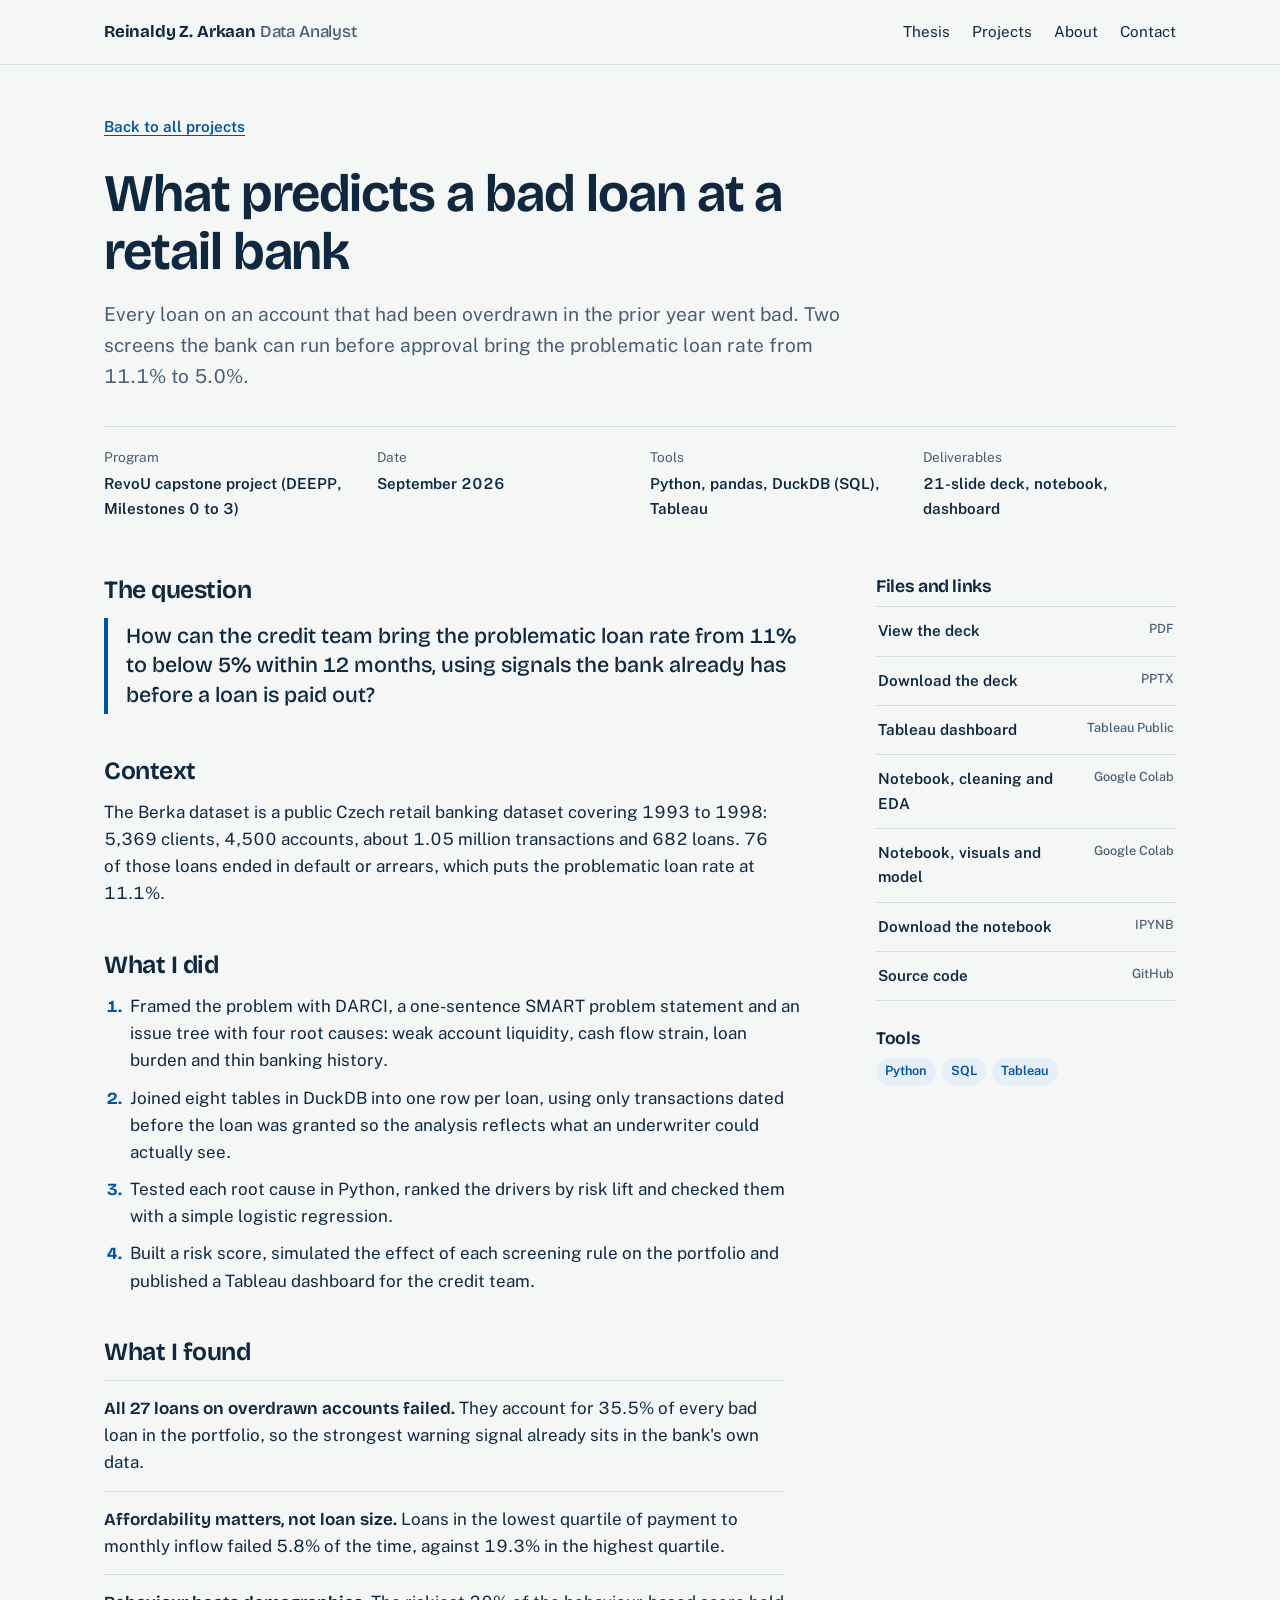
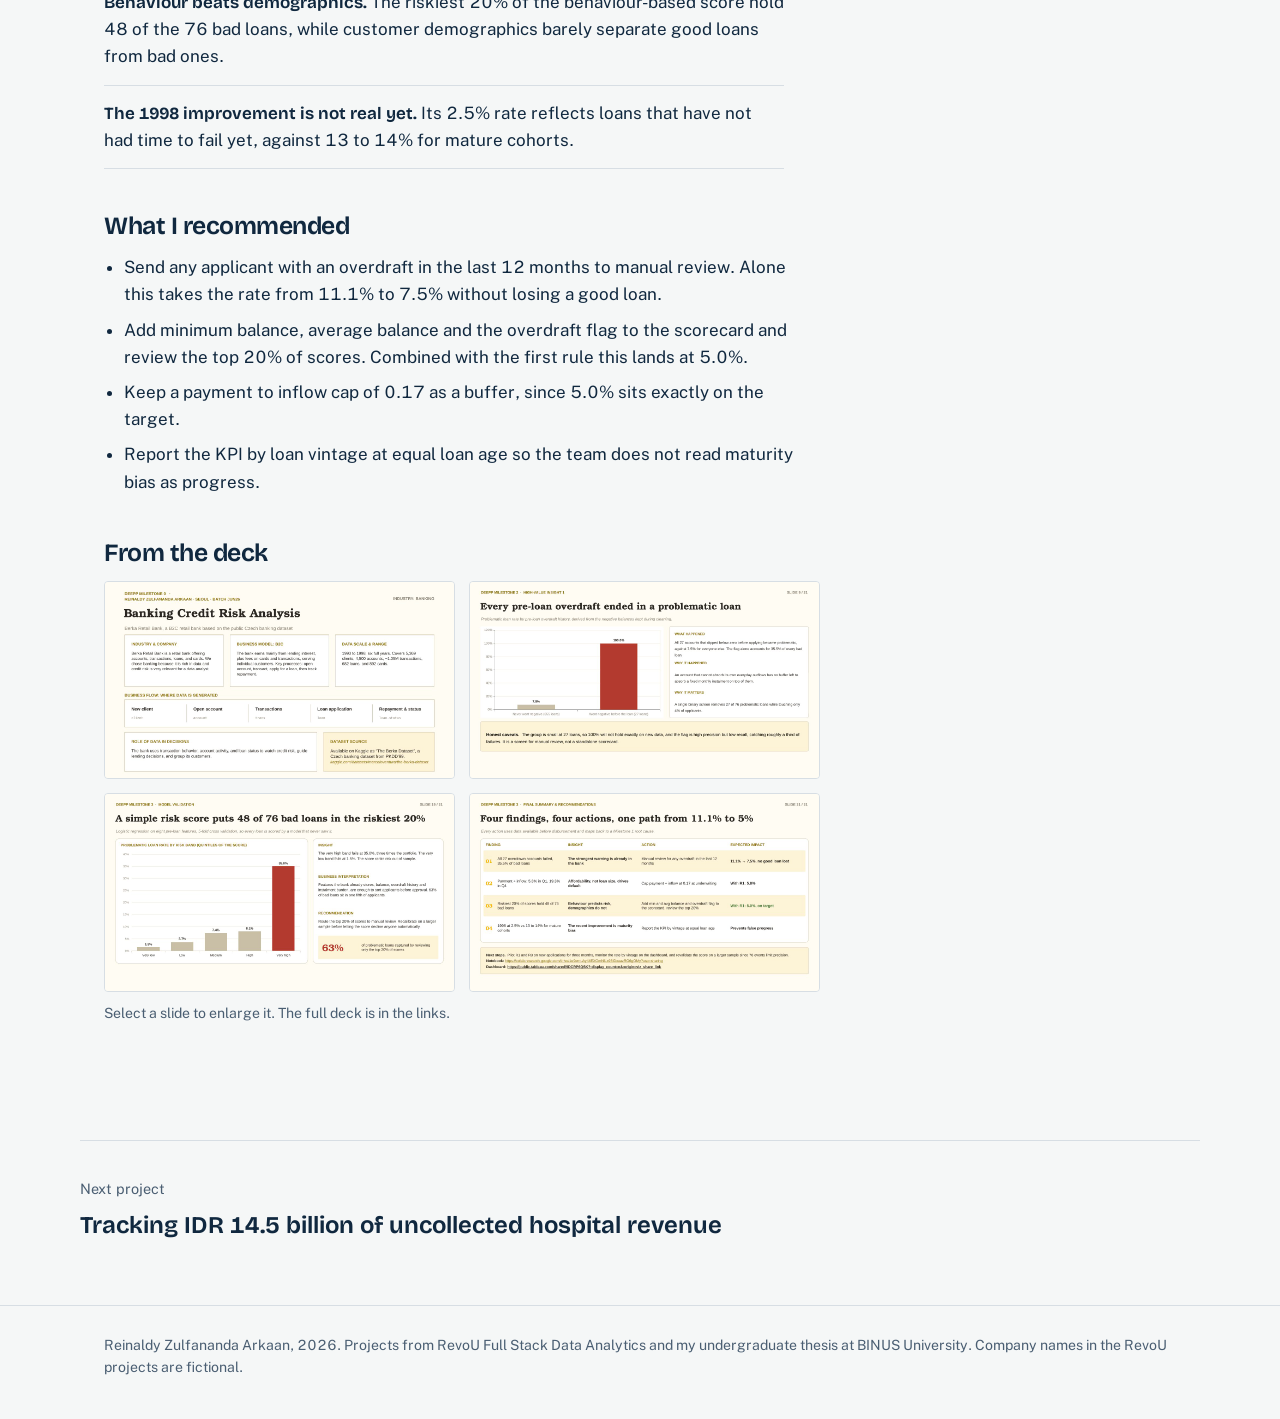
==== projects/berka-credit-risk.html @ 247e3533 "first commit" ====
<!doctype html>
<html lang="en">
<head>
<meta charset="utf-8">
<meta name="viewport" content="width=device-width, initial-scale=1">
<title>What predicts a bad loan at a retail bank | Reinaldy Z. Arkaan</title>
<meta name="description" content="Every loan on an account that had been overdrawn in the prior year went bad. Two screens the bank can run before approval bring the problematic loan rate from 11.1% to 5.0%.">
<meta property="og:title" content="What predicts a bad loan at a retail bank | Reinaldy Z. Arkaan">
<meta property="og:description" content="Every loan on an account that had been overdrawn in the prior year went bad. Two screens the bank can run before approval bring the problematic loan rate from 11.1% to 5.0%.">
<meta name="theme-color" content="#10283F">
<link rel="icon" href="../assets/img/favicon.svg" type="image/svg+xml">
<link rel="preconnect" href="https://fonts.googleapis.com"><link rel="preconnect" href="https://fonts.gstatic.com" crossorigin><link href="https://fonts.googleapis.com/css2?family=Bricolage+Grotesque:opsz,wght@12..96,500;12..96,650;12..96,700&family=Public+Sans:ital,wght@0,400;0,500;0,600;0,700;1,400&display=swap" rel="stylesheet">
<link rel="stylesheet" href="../assets/css/style.css">
</head>
<body>
<a class="skip" href="#main">Skip to content</a>
<header class="site-head">
  <div class="wrap">
    <a class="wordmark" href="../index.html">Reinaldy Z. Arkaan <span>Data Analyst</span></a>
    <nav class="site-nav" aria-label="Main">
      <a href="../index.html#thesis">Thesis</a>
      <a href="../index.html#work">Projects</a>
      <a class="hide-sm" href="../index.html#about">About</a>
      <a href="../index.html#contact">Contact</a>
    </nav>
  </div>
</header>
<main id="main">
<div class="wrap">
  <div class="case-head">
    <a class="back" href="../index.html#work">Back to all projects</a>
    <h1>What predicts a bad loan at a retail bank</h1>
    <p class="lede">Every loan on an account that had been overdrawn in the prior year went bad. Two screens the bank can run before approval bring the problematic loan rate from 11.1% to 5.0%.</p>
    <dl class="case-meta">
      <div><dt>Program</dt><dd>RevoU capstone project (DEEPP, Milestones 0 to 3)</dd></div>
      <div><dt>Date</dt><dd>September 2026</dd></div>
      <div><dt>Tools</dt><dd>Python, pandas, DuckDB (SQL), Tableau</dd></div>
      <div><dt>Deliverables</dt><dd>21-slide deck, notebook, dashboard</dd></div>
    </dl>
  </div>
  <div class="case-body">
    <div>
      <section><h2>The question</h2><p class="question">How can the credit team bring the problematic loan rate from 11% to below 5% within 12 months, using signals the bank already has before a loan is paid out?</p></section>
      <section><h2>Context</h2><p>The Berka dataset is a public Czech retail banking dataset covering 1993 to 1998: 5,369 clients, 4,500 accounts, about 1.05 million transactions and 682 loans. 76 of those loans ended in default or arrears, which puts the problematic loan rate at 11.1%.</p></section>
      <section><h2>What I did</h2><ol class="steps"><li>Framed the problem with DARCI, a one-sentence SMART problem statement and an issue tree with four root causes: weak account liquidity, cash flow strain, loan burden and thin banking history.</li><li>Joined eight tables in DuckDB into one row per loan, using only transactions dated before the loan was granted so the analysis reflects what an underwriter could actually see.</li><li>Tested each root cause in Python, ranked the drivers by risk lift and checked them with a simple logistic regression.</li><li>Built a risk score, simulated the effect of each screening rule on the portfolio and published a Tableau dashboard for the credit team.</li></ol></section>
      <section><h2>What I found</h2><ul class="findings"><li><strong>All 27 loans on overdrawn accounts failed.</strong> They account for 35.5% of every bad loan in the portfolio, so the strongest warning signal already sits in the bank&#x27;s own data.</li><li><strong>Affordability matters, not loan size.</strong> Loans in the lowest quartile of payment to monthly inflow failed 5.8% of the time, against 19.3% in the highest quartile.</li><li><strong>Behaviour beats demographics.</strong> The riskiest 20% of the behaviour-based score hold 48 of the 76 bad loans, while customer demographics barely separate good loans from bad ones.</li><li><strong>The 1998 improvement is not real yet.</strong> Its 2.5% rate reflects loans that have not had time to fail yet, against 13 to 14% for mature cohorts.</li></ul></section>
      <section><h2>What I recommended</h2><ul class="recs"><li>Send any applicant with an overdraft in the last 12 months to manual review. Alone this takes the rate from 11.1% to 7.5% without losing a good loan.</li><li>Add minimum balance, average balance and the overdraft flag to the scorecard and review the top 20% of scores. Combined with the first rule this lands at 5.0%.</li><li>Keep a payment to inflow cap of 0.17 as a buffer, since 5.0% sits exactly on the target.</li><li>Report the KPI by loan vintage at equal loan age so the team does not read maturity bias as progress.</li></ul></section>
      
      <section><h2>From the deck</h2><div class="gallery"><button type="button" aria-label="Enlarge slide: Project background"><img src="../assets/img/slides/berka-1.jpg" alt="Slide: Project background" loading="lazy" width="1280" height="720"></button><button type="button" aria-label="Enlarge slide: Overdraft history and loan outcome"><img src="../assets/img/slides/berka-2.jpg" alt="Slide: Overdraft history and loan outcome" loading="lazy" width="1280" height="720"></button><button type="button" aria-label="Enlarge slide: Risk score deciles"><img src="../assets/img/slides/berka-3.jpg" alt="Slide: Risk score deciles" loading="lazy" width="1280" height="720"></button><button type="button" aria-label="Enlarge slide: Findings and actions"><img src="../assets/img/slides/berka-4.jpg" alt="Slide: Findings and actions" loading="lazy" width="1280" height="720"></button></div><p class="note">Select a slide to enlarge it. The full deck is in the links.</p></section>
    </div>
    <aside class="aside">
      <h2>Files and links</h2>
      <ul class="links"><li><a href="../files/berka-credit-risk.pdf">View the deck <small>PDF</small></a></li><li><a href="../files/berka-credit-risk.pptx" download>Download the deck <small>PPTX</small></a></li><li><a href="https://public.tableau.com/shared/9DCRP6QSK?:display_count=n&amp;:origin=viz_share_link" target="_blank" rel="noopener">Tableau dashboard <small>Tableau Public</small></a></li><li><a href="https://colab.research.google.com/drive/1JrZ3ZMpgqfUzcoVN8JqiJjYGCVPZRgF2?usp=sharing" target="_blank" rel="noopener">Notebook, cleaning and EDA <small>Google Colab</small></a></li><li><a href="https://colab.research.google.com/drive/1e9emuAy44EXOmNlLx93IDxuazRG6gOMy?usp=sharing" target="_blank" rel="noopener">Notebook, visuals and model <small>Google Colab</small></a></li><li><a href="../files/berka-credit-risk.ipynb" download>Download the notebook <small>IPYNB</small></a></li><li><a href="https://github.com/ReinaldyZA" target="_blank" rel="noopener">Source code <small>GitHub</small></a></li></ul>
      <h2>Tools</h2>
      <ul class="tags"><li class="tag">Python</li><li class="tag">SQL</li><li class="tag">Tableau</li></ul>
    </aside>
  </div>
</div>
<div class="wrap next-case"><span>Next project</span><a href="revo-hospital-revenue-leakage.html">Tracking IDR 14.5 billion of uncollected hospital revenue</a></div>
</main>
<dialog class="lightbox"><button type="button">Close</button><img src="" alt=""></dialog>
<footer class="site-foot">
  <div class="wrap">Reinaldy Zulfananda Arkaan, 2026. Projects from RevoU Full Stack Data Analytics and my undergraduate thesis at BINUS University. Company names in the RevoU projects are fictional.</div>
</footer>
<script src="../assets/js/main.js"></script>
</body>
</html>
---- assets/css/style.css ----
:root {
  --paper: #F5F7F7;
  --surface: #FFFFFF;
  --ink: #10283F;
  --ink-soft: #4A5E72;
  --line: #D7DEE4;
  --blue: #0052A4;
  --green: #19AE5D;
  --amber: #E9A400;
  --blue-wash: #E6EEF7;
  --radius-s: 4px;
  --radius-m: 10px;
  --wrap: 1120px;
  --display: "Bricolage Grotesque", "Segoe UI", system-ui, sans-serif;
  --body: "Public Sans", "Segoe UI", system-ui, -apple-system, sans-serif;
}

*, *::before, *::after { box-sizing: border-box; }
html { -webkit-text-size-adjust: 100%; scroll-behavior: smooth; }
@media (prefers-reduced-motion: reduce) { html { scroll-behavior: auto; } }

body {
  margin: 0;
  background: var(--paper);
  color: var(--ink);
  font-family: var(--body);
  font-size: 1.0625rem;
  line-height: 1.6;
  font-variant-numeric: tabular-nums;
}

img { max-width: 100%; height: auto; display: block; }
a { color: var(--blue); text-underline-offset: 3px; text-decoration-thickness: 1px; }
a:hover { text-decoration-thickness: 2px; }
:focus-visible { outline: 3px solid var(--amber); outline-offset: 3px; border-radius: 2px; }

.wrap { max-width: var(--wrap); margin: 0 auto; padding: 0 24px; }
.skip { position: absolute; left: -999px; top: 8px; background: var(--ink); color: #fff; padding: 8px 12px; z-index: 10; }
.skip:focus { left: 8px; }

/* Header */
.site-head { border-bottom: 1px solid var(--line); background: var(--paper); position: sticky; top: 0; z-index: 5; }
.site-head .wrap { display: flex; align-items: center; justify-content: space-between; gap: 16px; min-height: 64px; }
.wordmark { font-family: var(--display); font-weight: 700; font-size: 1.05rem; color: var(--ink); text-decoration: none; letter-spacing: -0.01em; }
.wordmark span { color: var(--ink-soft); font-weight: 500; }
.site-nav { display: flex; gap: 22px; flex-wrap: wrap; }
.site-nav a { color: var(--ink); text-decoration: none; font-size: 0.95rem; }
.site-nav a:hover { color: var(--blue); text-decoration: underline; }

/* Type */
h1, h2, h3 { font-family: var(--display); font-weight: 650; letter-spacing: -0.02em; line-height: 1.1; margin: 0; }
h2 { font-size: clamp(1.7rem, 3vw, 2.3rem); }
h3 { font-size: 1.3rem; letter-spacing: -0.01em; }
p { margin: 0 0 1em; }
.lede { font-size: 1.2rem; color: var(--ink-soft); max-width: 62ch; }

/* Hero */
.hero { padding: 72px 0 40px; }
.hero h1 { font-size: clamp(2.3rem, 5.6vw, 4.4rem); max-width: 17ch; }
.hero .lede { margin-top: 24px; }

.airstrip { margin-top: 44px; background: var(--surface); border: 1px solid var(--line); border-radius: var(--radius-m); padding: 22px 22px 16px; }
.airstrip-chart { position: relative; }
.airstrip svg { width: 100%; height: 190px; display: block; overflow: visible; }
.airstrip .thr { stroke: var(--ink-soft); stroke-width: 1; stroke-dasharray: 3 4; opacity: .55; }
.airstrip .thr-label { position: absolute; right: 0; transform: translateY(-110%); font-size: 11px; color: var(--ink-soft); background: var(--surface); padding: 0 3px; }
.airstrip .year-label { position: absolute; bottom: 0; font-size: 12px; color: var(--ink-soft); padding-left: 3px; border-left: 1px solid var(--line); }
.airstrip .bar { transition: opacity .15s; }
.airstrip svg:hover .bar { opacity: .45; }
.airstrip svg .bar.on { opacity: 1; }
.air-tip { position: absolute; top: -8px; pointer-events: none; background: var(--ink); color: #fff; font-size: .82rem; padding: 6px 9px; border-radius: var(--radius-s); white-space: nowrap; transform: translate(-50%, -100%); opacity: 0; transition: opacity .12s; }
.air-tip.show { opacity: 1; }
.airstrip-foot { display: flex; flex-wrap: wrap; justify-content: space-between; gap: 10px 24px; margin-top: 12px; font-size: .9rem; color: var(--ink-soft); }
.legend { display: flex; flex-wrap: wrap; gap: 6px 18px; }
.legend span::before { content: ""; display: inline-block; width: 10px; height: 10px; border-radius: 2px; margin-right: 7px; vertical-align: -1px; background: var(--c); }

.hero-actions { display: flex; flex-wrap: wrap; gap: 12px; margin-top: 32px; }
.btn { display: inline-flex; align-items: center; gap: 8px; padding: 11px 18px; border-radius: 999px; font-weight: 600; font-size: .95rem; text-decoration: none; border: 1.5px solid var(--ink); color: var(--ink); background: transparent; }
.btn:hover { background: var(--ink); color: #fff; text-decoration: none; }
.btn.primary { background: var(--blue); border-color: var(--blue); color: #fff; }
.btn.primary:hover { background: #003F80; border-color: #003F80; }

/* Sections */
section.block { padding: 72px 0; border-top: 1px solid var(--line); }
.block-head { display: flex; flex-wrap: wrap; align-items: end; justify-content: space-between; gap: 16px 32px; margin-bottom: 36px; }
.block-head p { margin: 10px 0 0; color: var(--ink-soft); max-width: 60ch; }

/* Thesis feature */
.thesis { display: grid; grid-template-columns: 1.1fr .9fr; gap: 48px; align-items: start; }
.thesis h3 { font-size: clamp(1.5rem, 2.6vw, 2rem); margin-bottom: 14px; max-width: 22ch; }
.thesis-media { margin: 0; background: var(--surface); border: 1px solid var(--line); border-radius: var(--radius-m); padding: 16px; }
.thesis-media figcaption { font-size: .85rem; color: var(--ink-soft); margin-top: 10px; }
.facts { display: grid; grid-template-columns: repeat(2, minmax(0, 1fr)); gap: 18px 28px; margin: 26px 0 30px; padding: 0; }
.facts div { border-left: 3px solid var(--green); padding-left: 12px; }
.facts dt { font-family: var(--display); font-weight: 650; font-size: 1.6rem; letter-spacing: -0.02em; line-height: 1.1; }
.facts dd { margin: 4px 0 0; font-size: .9rem; color: var(--ink-soft); }

/* Filters */
.filters { display: flex; flex-wrap: wrap; gap: 8px; }
.filters button { font: 600 .9rem var(--body); padding: 8px 14px; border-radius: 999px; border: 1.5px solid var(--line); background: var(--surface); color: var(--ink); cursor: pointer; }
.filters button:hover { border-color: var(--ink); }
.filters button[aria-pressed="true"] { background: var(--ink); border-color: var(--ink); color: #fff; }

/* Project list */
.work-list { list-style: none; margin: 0; padding: 0; border-top: 1px solid var(--line); }
.work-item { display: grid; grid-template-columns: 220px minmax(0, 1fr) minmax(0, 1.25fr); gap: 28px; padding: 28px 0; border-bottom: 1px solid var(--line); align-items: start; }
.work-item[hidden] { display: none; }
.work-thumb { border-radius: var(--radius-s); border: 1px solid var(--line); overflow: hidden; background: var(--surface); }
.work-thumb img { aspect-ratio: 16 / 9; object-fit: cover; width: 100%; }
.work-item h3 a { color: var(--ink); text-decoration: none; }
.work-item h3 a:hover { color: var(--blue); text-decoration: underline; }
.work-meta { font-size: .9rem; color: var(--ink-soft); margin: 8px 0 12px; }
.tags { display: flex; flex-wrap: wrap; gap: 6px; list-style: none; padding: 0; margin: 0; }
.tag { font-size: .8rem; font-weight: 600; padding: 3px 9px; border-radius: 999px; background: var(--blue-wash); color: var(--blue); }
.work-finding { font-size: 1.12rem; line-height: 1.5; margin: 0 0 12px; }
.work-link { font-weight: 600; font-size: .95rem; }

/* About */
.about { display: grid; grid-template-columns: 1fr 1fr; gap: 56px; }
.timeline { list-style: none; margin: 0; padding: 0; border-left: 2px solid var(--line); }
.timeline li { position: relative; padding: 0 0 22px 20px; }
.timeline li::before { content: ""; position: absolute; left: -7px; top: 7px; width: 12px; height: 12px; border-radius: 50%; background: var(--paper); border: 2px solid var(--blue); }
.timeline .when { font-size: .88rem; color: var(--ink-soft); }
.timeline strong { display: block; font-family: var(--display); font-weight: 650; font-size: 1.08rem; }
.skills { margin: 0; }
.skills div { display: grid; grid-template-columns: 130px 1fr; gap: 16px; padding: 12px 0; border-bottom: 1px solid var(--line); }
.skills dt { font-weight: 700; }
.skills dd { margin: 0; color: var(--ink-soft); }

/* Contact / footer */
.contact { display: flex; flex-wrap: wrap; justify-content: space-between; gap: 24px; align-items: end; }
.contact h2 { max-width: 20ch; }
.site-foot { padding: 28px 0 40px; font-size: .88rem; color: var(--ink-soft); border-top: 1px solid var(--line); }

/* Case study page */
.case-head { padding: 48px 0 36px; }
.back { font-size: .95rem; font-weight: 600; display: inline-block; margin-bottom: 26px; }
.case-head h1 { font-size: clamp(2rem, 4.4vw, 3.3rem); max-width: 22ch; }
.case-head .lede { margin-top: 18px; }
.case-meta { display: grid; grid-template-columns: repeat(4, minmax(0, 1fr)); gap: 20px; margin: 34px 0 0; padding: 20px 0 0; border-top: 1px solid var(--line); }
.case-meta dt { font-size: .85rem; color: var(--ink-soft); }
.case-meta dd { margin: 4px 0 0; font-weight: 600; font-size: .95rem; }

.case-body { display: grid; grid-template-columns: minmax(0, 1fr) 300px; gap: 56px; padding: 20px 0 72px; }
.case-body section { margin-bottom: 44px; }
.case-body h2 { font-size: 1.55rem; margin-bottom: 14px; }
.case-body p, .case-body li { max-width: 68ch; }
.question { font-family: var(--display); font-size: 1.35rem; line-height: 1.35; font-weight: 500; border-left: 4px solid var(--blue); padding: 4px 0 4px 18px; margin: 0; }
.steps { padding-left: 1.3em; margin: 0; }
.steps li { margin-bottom: 10px; padding-left: 4px; }
.steps li::marker { font-family: var(--display); font-weight: 700; color: var(--blue); }
.findings { list-style: none; padding: 0; margin: 0; }
.findings li { padding: 14px 0; border-bottom: 1px solid var(--line); }
.findings li:first-child { border-top: 1px solid var(--line); }
.findings strong { font-family: var(--display); font-weight: 650; }
.recs { padding-left: 1.2em; margin: 0; }
.recs li { margin-bottom: 8px; }

.gallery { display: grid; grid-template-columns: repeat(2, minmax(0, 1fr)); gap: 14px; }
.gallery button { padding: 0; border: 1px solid var(--line); border-radius: var(--radius-s); background: var(--surface); cursor: zoom-in; overflow: hidden; }
.gallery img { width: 100%; aspect-ratio: 16 / 9; object-fit: cover; }
.note { font-size: .88rem; color: var(--ink-soft); margin-top: 10px; }

.aside { position: sticky; top: 88px; align-self: start; }
.aside h2 { font-size: 1.1rem; margin-bottom: 10px; }
.links { list-style: none; padding: 0; margin: 0 0 28px; border-top: 1px solid var(--line); }
.links li { border-bottom: 1px solid var(--line); }
.links a { display: flex; justify-content: space-between; gap: 12px; padding: 12px 2px; text-decoration: none; color: var(--ink); font-weight: 600; font-size: .95rem; }
.links a:hover { color: var(--blue); }
.links small { color: var(--ink-soft); font-weight: 500; white-space: nowrap; }

.embed { border: 1px solid var(--line); border-radius: var(--radius-m); overflow: hidden; background: var(--surface); }
.embed iframe { width: 100%; height: 760px; border: 0; display: block; }

.codebox { background: #0F2236; color: #E4ECF4; border-radius: var(--radius-m); padding: 18px 20px; overflow-x: auto; font-size: .86rem; line-height: 1.55; max-height: 520px; }
details summary { cursor: pointer; font-weight: 600; margin-bottom: 12px; }

.table-wrap { overflow-x: auto; }
table.data { border-collapse: collapse; width: 100%; font-size: .95rem; background: var(--surface); }
table.data th, table.data td { text-align: left; padding: 10px 12px; border-bottom: 1px solid var(--line); }
table.data th { font-size: .85rem; color: var(--ink-soft); font-weight: 600; }
table.data tr.best td { font-weight: 700; }
table.data td.num, table.data th.num { text-align: right; }

.figure { background: var(--surface); border: 1px solid var(--line); border-radius: var(--radius-m); padding: 14px; margin: 18px 0 8px; }
.figure figcaption { font-size: .85rem; color: var(--ink-soft); margin-top: 8px; }

.next-case { border-top: 1px solid var(--line); padding: 36px 0 60px; }
.next-case a { font-family: var(--display); font-size: 1.5rem; font-weight: 650; text-decoration: none; color: var(--ink); }
.next-case a:hover { color: var(--blue); text-decoration: underline; }
.next-case span { display: block; font-size: .9rem; color: var(--ink-soft); margin-bottom: 6px; }

dialog.lightbox { border: 0; padding: 0; background: transparent; max-width: min(1280px, 94vw); }
dialog.lightbox::backdrop { background: rgba(16, 40, 63, .82); }
dialog.lightbox img { border-radius: var(--radius-s); }
dialog.lightbox button { position: absolute; top: 8px; right: 8px; font: 600 .9rem var(--body); background: #fff; color: var(--ink); border: 0; border-radius: 999px; padding: 8px 14px; cursor: pointer; }

@media (max-width: 900px) {
  .thesis, .about, .case-body { grid-template-columns: 1fr; gap: 36px; }
  .work-item { grid-template-columns: 1fr; gap: 14px; }
  .work-thumb { max-width: 420px; }
  .case-meta { grid-template-columns: repeat(2, minmax(0, 1fr)); }
  .aside { position: static; }
  .embed iframe { height: 560px; }
}
@media (max-width: 560px) {
  .site-nav { gap: 14px; }
  .site-nav a.hide-sm { display: none; }
  .wordmark span { display: none; }
  .site-nav { gap: 12px; flex-wrap: nowrap; }
  .site-nav a { font-size: .85rem; white-space: nowrap; }
  .wordmark { font-size: .95rem; white-space: nowrap; }
  .site-head .wrap { padding: 0 16px; }
  .hero { padding-top: 48px; }
  .facts { grid-template-columns: 1fr 1fr; }
  .gallery { grid-template-columns: 1fr; }
  .skills div { grid-template-columns: 1fr; gap: 4px; }
  .airstrip svg { height: 150px; }
}
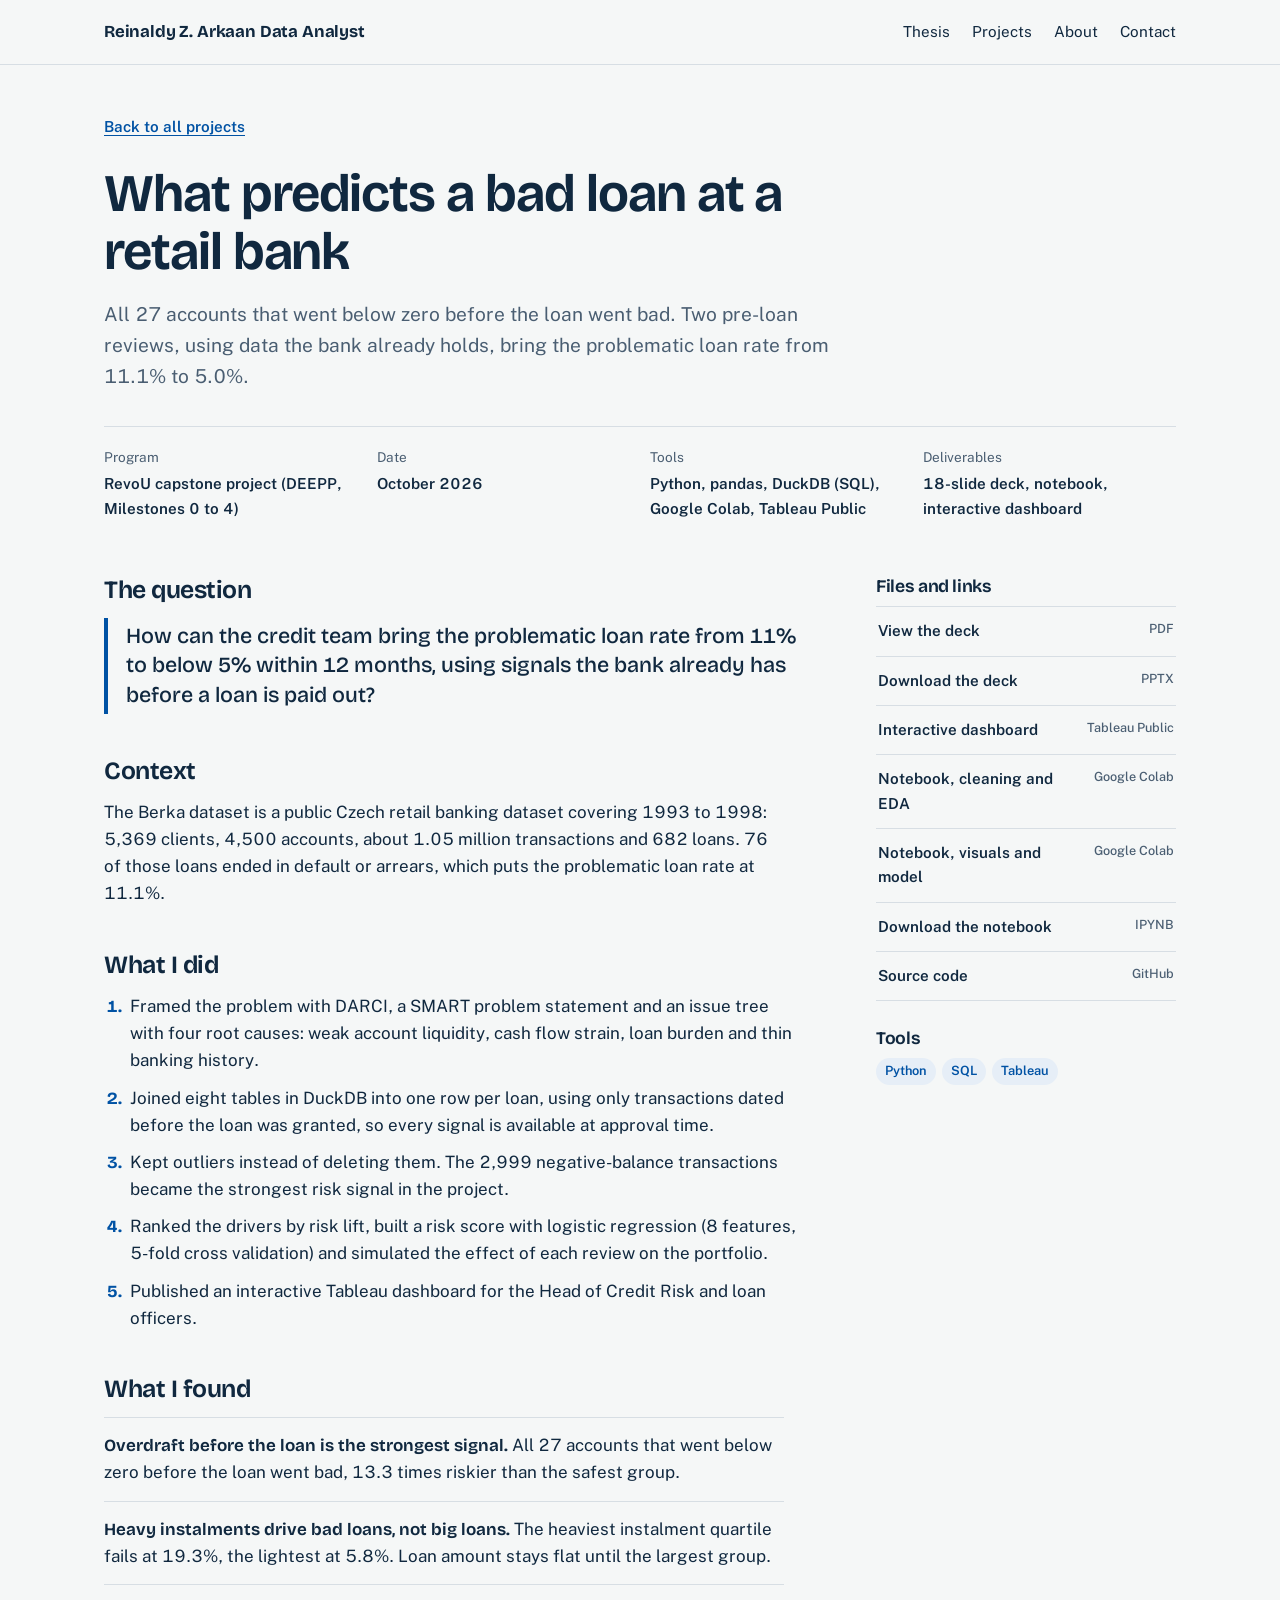
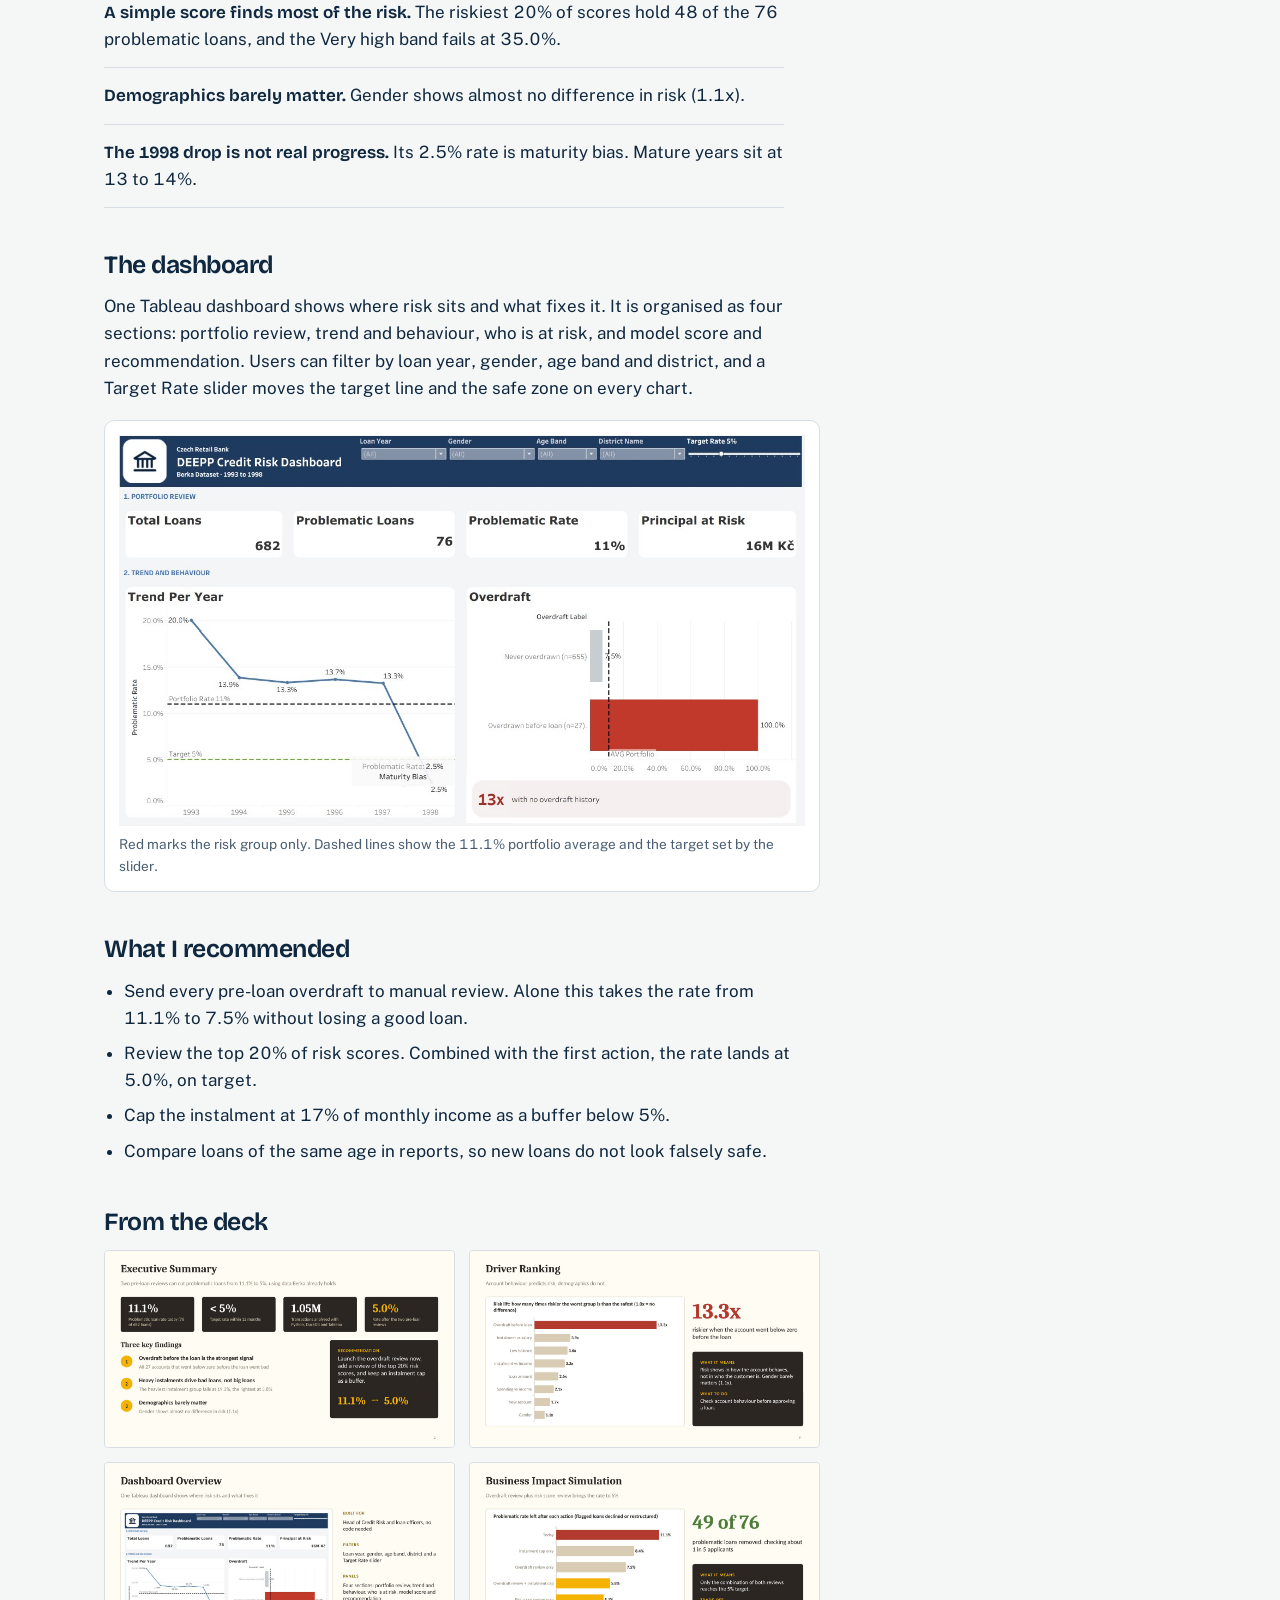
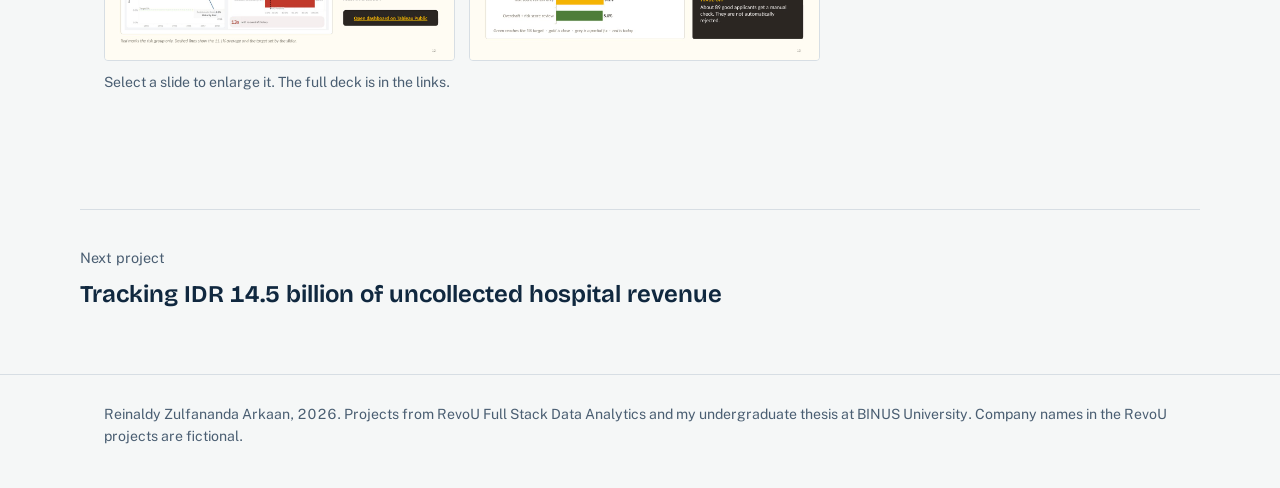
==== commit 27f4d14c: "Update DEEPP project to M4" ====
--- a/projects/berka-credit-risk.html
+++ b/projects/berka-credit-risk.html
@@ -4,9 +4,9 @@
 <meta charset="utf-8">
 <meta name="viewport" content="width=device-width, initial-scale=1">
 <title>What predicts a bad loan at a retail bank | Reinaldy Z. Arkaan</title>
-<meta name="description" content="Every loan on an account that had been overdrawn in the prior year went bad. Two screens the bank can run before approval bring the problematic loan rate from 11.1% to 5.0%.">
+<meta name="description" content="All 27 accounts that went below zero before the loan went bad. Two pre-loan reviews, using data the bank already holds, bring the problematic loan rate from 11.1% to 5.0%.">
 <meta property="og:title" content="What predicts a bad loan at a retail bank | Reinaldy Z. Arkaan">
-<meta property="og:description" content="Every loan on an account that had been overdrawn in the prior year went bad. Two screens the bank can run before approval bring the problematic loan rate from 11.1% to 5.0%.">
+<meta property="og:description" content="All 27 accounts that went below zero before the loan went bad. Two pre-loan reviews, using data the bank already holds, bring the problematic loan rate from 11.1% to 5.0%.">
 <meta name="theme-color" content="#10283F">
 <link rel="icon" href="../assets/img/favicon.svg" type="image/svg+xml">
 <link rel="preconnect" href="https://fonts.googleapis.com"><link rel="preconnect" href="https://fonts.gstatic.com" crossorigin><link href="https://fonts.googleapis.com/css2?family=Bricolage+Grotesque:opsz,wght@12..96,500;12..96,650;12..96,700&family=Public+Sans:ital,wght@0,400;0,500;0,600;0,700;1,400&display=swap" rel="stylesheet">
@@ -30,27 +30,31 @@
   <div class="case-head">
     <a class="back" href="../index.html#work">Back to all projects</a>
     <h1>What predicts a bad loan at a retail bank</h1>
-    <p class="lede">Every loan on an account that had been overdrawn in the prior year went bad. Two screens the bank can run before approval bring the problematic loan rate from 11.1% to 5.0%.</p>
+    <p class="lede">All 27 accounts that went below zero before the loan went bad. Two pre-loan reviews, using data the bank already holds, bring the problematic loan rate from 11.1% to 5.0%.</p>
     <dl class="case-meta">
-      <div><dt>Program</dt><dd>RevoU capstone project (DEEPP, Milestones 0 to 3)</dd></div>
-      <div><dt>Date</dt><dd>September 2026</dd></div>
-      <div><dt>Tools</dt><dd>Python, pandas, DuckDB (SQL), Tableau</dd></div>
-      <div><dt>Deliverables</dt><dd>21-slide deck, notebook, dashboard</dd></div>
+      <div><dt>Program</dt><dd>RevoU capstone project (DEEPP, Milestones 0 to 4)</dd></div>
+      <div><dt>Date</dt><dd>October 2026</dd></div>
+      <div><dt>Tools</dt><dd>Python, pandas, DuckDB (SQL), Google Colab, Tableau Public</dd></div>
+      <div><dt>Deliverables</dt><dd>18-slide deck, notebook, interactive dashboard</dd></div>
     </dl>
   </div>
   <div class="case-body">
     <div>
       <section><h2>The question</h2><p class="question">How can the credit team bring the problematic loan rate from 11% to below 5% within 12 months, using signals the bank already has before a loan is paid out?</p></section>
       <section><h2>Context</h2><p>The Berka dataset is a public Czech retail banking dataset covering 1993 to 1998: 5,369 clients, 4,500 accounts, about 1.05 million transactions and 682 loans. 76 of those loans ended in default or arrears, which puts the problematic loan rate at 11.1%.</p></section>
-      <section><h2>What I did</h2><ol class="steps"><li>Framed the problem with DARCI, a one-sentence SMART problem statement and an issue tree with four root causes: weak account liquidity, cash flow strain, loan burden and thin banking history.</li><li>Joined eight tables in DuckDB into one row per loan, using only transactions dated before the loan was granted so the analysis reflects what an underwriter could actually see.</li><li>Tested each root cause in Python, ranked the drivers by risk lift and checked them with a simple logistic regression.</li><li>Built a risk score, simulated the effect of each screening rule on the portfolio and published a Tableau dashboard for the credit team.</li></ol></section>
-      <section><h2>What I found</h2><ul class="findings"><li><strong>All 27 loans on overdrawn accounts failed.</strong> They account for 35.5% of every bad loan in the portfolio, so the strongest warning signal already sits in the bank&#x27;s own data.</li><li><strong>Affordability matters, not loan size.</strong> Loans in the lowest quartile of payment to monthly inflow failed 5.8% of the time, against 19.3% in the highest quartile.</li><li><strong>Behaviour beats demographics.</strong> The riskiest 20% of the behaviour-based score hold 48 of the 76 bad loans, while customer demographics barely separate good loans from bad ones.</li><li><strong>The 1998 improvement is not real yet.</strong> Its 2.5% rate reflects loans that have not had time to fail yet, against 13 to 14% for mature cohorts.</li></ul></section>
-      <section><h2>What I recommended</h2><ul class="recs"><li>Send any applicant with an overdraft in the last 12 months to manual review. Alone this takes the rate from 11.1% to 7.5% without losing a good loan.</li><li>Add minimum balance, average balance and the overdraft flag to the scorecard and review the top 20% of scores. Combined with the first rule this lands at 5.0%.</li><li>Keep a payment to inflow cap of 0.17 as a buffer, since 5.0% sits exactly on the target.</li><li>Report the KPI by loan vintage at equal loan age so the team does not read maturity bias as progress.</li></ul></section>
+      <section><h2>What I did</h2><ol class="steps"><li>Framed the problem with DARCI, a SMART problem statement and an issue tree with four root causes: weak account liquidity, cash flow strain, loan burden and thin banking history.</li><li>Joined eight tables in DuckDB into one row per loan, using only transactions dated before the loan was granted, so every signal is available at approval time.</li><li>Kept outliers instead of deleting them. The 2,999 negative-balance transactions became the strongest risk signal in the project.</li><li>Ranked the drivers by risk lift, built a risk score with logistic regression (8 features, 5-fold cross validation) and simulated the effect of each review on the portfolio.</li><li>Published an interactive Tableau dashboard for the Head of Credit Risk and loan officers.</li></ol></section>
+      <section><h2>What I found</h2><ul class="findings"><li><strong>Overdraft before the loan is the strongest signal.</strong> All 27 accounts that went below zero before the loan went bad, 13.3 times riskier than the safest group.</li><li><strong>Heavy instalments drive bad loans, not big loans.</strong> The heaviest instalment quartile fails at 19.3%, the lightest at 5.8%. Loan amount stays flat until the largest group.</li><li><strong>A simple score finds most of the risk.</strong> The riskiest 20% of scores hold 48 of the 76 problematic loans, and the Very high band fails at 35.0%.</li><li><strong>Demographics barely matter.</strong> Gender shows almost no difference in risk (1.1x).</li><li><strong>The 1998 drop is not real progress.</strong> Its 2.5% rate is maturity bias. Mature years sit at 13 to 14%.</li></ul></section>
+      <section><h2>The dashboard</h2>
+        <p>One Tableau dashboard shows where risk sits and what fixes it. It is organised as four sections: portfolio review, trend and behaviour, who is at risk, and model score and recommendation. Users can filter by loan year, gender, age band and district, and a Target Rate slider moves the target line and the safe zone on every chart.</p>
+        <figure class="figure"><img src="../assets/img/berka-dashboard.jpg" alt="Tableau credit risk dashboard with a navy header, filters, Target Rate slider, four KPI cards, the yearly trend and the overdraft panel" loading="lazy" width="1204" height="686"><figcaption>Red marks the risk group only. Dashed lines show the 11.1% portfolio average and the target set by the slider.</figcaption></figure>
+      </section>
+      <section><h2>What I recommended</h2><ul class="recs"><li>Send every pre-loan overdraft to manual review. Alone this takes the rate from 11.1% to 7.5% without losing a good loan.</li><li>Review the top 20% of risk scores. Combined with the first action, the rate lands at 5.0%, on target.</li><li>Cap the instalment at 17% of monthly income as a buffer below 5%.</li><li>Compare loans of the same age in reports, so new loans do not look falsely safe.</li></ul></section>
       
-      <section><h2>From the deck</h2><div class="gallery"><button type="button" aria-label="Enlarge slide: Project background"><img src="../assets/img/slides/berka-1.jpg" alt="Slide: Project background" loading="lazy" width="1280" height="720"></button><button type="button" aria-label="Enlarge slide: Overdraft history and loan outcome"><img src="../assets/img/slides/berka-2.jpg" alt="Slide: Overdraft history and loan outcome" loading="lazy" width="1280" height="720"></button><button type="button" aria-label="Enlarge slide: Risk score deciles"><img src="../assets/img/slides/berka-3.jpg" alt="Slide: Risk score deciles" loading="lazy" width="1280" height="720"></button><button type="button" aria-label="Enlarge slide: Findings and actions"><img src="../assets/img/slides/berka-4.jpg" alt="Slide: Findings and actions" loading="lazy" width="1280" height="720"></button></div><p class="note">Select a slide to enlarge it. The full deck is in the links.</p></section>
+      <section><h2>From the deck</h2><div class="gallery"><button type="button" aria-label="Enlarge slide: Executive summary"><img src="../assets/img/slides/berka-1.jpg" alt="Slide: Executive summary" loading="lazy" width="1280" height="720"></button><button type="button" aria-label="Enlarge slide: Driver ranking"><img src="../assets/img/slides/berka-2.jpg" alt="Slide: Driver ranking" loading="lazy" width="1280" height="720"></button><button type="button" aria-label="Enlarge slide: Dashboard overview"><img src="../assets/img/slides/berka-3.jpg" alt="Slide: Dashboard overview" loading="lazy" width="1280" height="720"></button><button type="button" aria-label="Enlarge slide: Business impact simulation"><img src="../assets/img/slides/berka-4.jpg" alt="Slide: Business impact simulation" loading="lazy" width="1280" height="720"></button></div><p class="note">Select a slide to enlarge it. The full deck is in the links.</p></section>
     </div>
     <aside class="aside">
       <h2>Files and links</h2>
-      <ul class="links"><li><a href="../files/berka-credit-risk.pdf">View the deck <small>PDF</small></a></li><li><a href="../files/berka-credit-risk.pptx" download>Download the deck <small>PPTX</small></a></li><li><a href="https://public.tableau.com/shared/9DCRP6QSK?:display_count=n&amp;:origin=viz_share_link" target="_blank" rel="noopener">Tableau dashboard <small>Tableau Public</small></a></li><li><a href="https://colab.research.google.com/drive/1JrZ3ZMpgqfUzcoVN8JqiJjYGCVPZRgF2?usp=sharing" target="_blank" rel="noopener">Notebook, cleaning and EDA <small>Google Colab</small></a></li><li><a href="https://colab.research.google.com/drive/1e9emuAy44EXOmNlLx93IDxuazRG6gOMy?usp=sharing" target="_blank" rel="noopener">Notebook, visuals and model <small>Google Colab</small></a></li><li><a href="../files/berka-credit-risk.ipynb" download>Download the notebook <small>IPYNB</small></a></li><li><a href="https://github.com/ReinaldyZA" target="_blank" rel="noopener">Source code <small>GitHub</small></a></li></ul>
+      <ul class="links"><li><a href="../files/berka-credit-risk.pdf">View the deck <small>PDF</small></a></li><li><a href="../files/berka-credit-risk.pptx" download>Download the deck <small>PPTX</small></a></li><li><a href="https://public.tableau.com/views/REVOUDEEPCreditRiskDashboard/REVOUDEEPCreditRiskDashboard_1?:language=en-US&amp;:display_count=n&amp;:origin=viz_share_link" target="_blank" rel="noopener">Interactive dashboard <small>Tableau Public</small></a></li><li><a href="https://colab.research.google.com/drive/1JrZ3ZMpgqfUzcoVN8JqiJjYGCVPZRgF2?usp=sharing" target="_blank" rel="noopener">Notebook, cleaning and EDA <small>Google Colab</small></a></li><li><a href="https://colab.research.google.com/drive/1e9emuAy44EXOmNlLx93IDxuazRG6gOMy?usp=sharing" target="_blank" rel="noopener">Notebook, visuals and model <small>Google Colab</small></a></li><li><a href="../files/berka-credit-risk.ipynb" download>Download the notebook <small>IPYNB</small></a></li><li><a href="https://github.com/ReinaldyZA" target="_blank" rel="noopener">Source code <small>GitHub</small></a></li></ul>
       <h2>Tools</h2>
       <ul class="tags"><li class="tag">Python</li><li class="tag">SQL</li><li class="tag">Tableau</li></ul>
     </aside>
--- a/assets/css/style.css
+++ b/assets/css/style.css
@@ -42,7 +42,6 @@
 .site-head { border-bottom: 1px solid var(--line); background: var(--paper); position: sticky; top: 0; z-index: 5; }
 .site-head .wrap { display: flex; align-items: center; justify-content: space-between; gap: 16px; min-height: 64px; }
 .wordmark { font-family: var(--display); font-weight: 700; font-size: 1.05rem; color: var(--ink); text-decoration: none; letter-spacing: -0.01em; }
-.wordmark span { color: var(--ink-soft); font-weight: 500; }
 .site-nav { display: flex; gap: 22px; flex-wrap: wrap; }
 .site-nav a { color: var(--ink); text-decoration: none; font-size: 0.95rem; }
 .site-nav a:hover { color: var(--blue); text-decoration: underline; }
@@ -123,13 +122,21 @@
 .timeline .when { font-size: .88rem; color: var(--ink-soft); }
 .timeline strong { display: block; font-family: var(--display); font-weight: 650; font-size: 1.08rem; }
 .skills { margin: 0; }
-.skills div { display: grid; grid-template-columns: 130px 1fr; gap: 16px; padding: 12px 0; border-bottom: 1px solid var(--line); }
+.skills div { display: grid; grid-template-columns: 170px 1fr; gap: 16px; padding: 12px 0; border-bottom: 1px solid var(--line); }
 .skills dt { font-weight: 700; }
 .skills dd { margin: 0; color: var(--ink-soft); }
 
 /* Contact / footer */
 .contact { display: flex; flex-wrap: wrap; justify-content: space-between; gap: 24px; align-items: end; }
-.contact h2 { max-width: 20ch; }
+.contact h2 { max-width: 24ch; }
+.contact-more { display: flex; flex-wrap: wrap; gap: 10px 22px; margin: 18px 0 0; font-size: .95rem; color: var(--ink); }
+.contact-more a, .contact-more span { display: inline-flex; align-items: center; gap: 8px; color: var(--ink); text-decoration: none; font-weight: 600; }
+.contact-more a:hover { color: var(--blue); text-decoration: underline; }
+.contact-more i { font-size: 1.2rem; width: 1.2rem; text-align: center; }
+.contact-more .fa-instagram { color: #C13584; }
+.contact-more .fa-github { color: #181717; }
+.contact-more .fa-discord { color: #5865F2; }
+.btn i { font-size: 1.1rem; }
 .site-foot { padding: 28px 0 40px; font-size: .88rem; color: var(--ink-soft); border-top: 1px solid var(--line); }
 
 /* Case study page */
@@ -206,7 +213,7 @@
 @media (max-width: 560px) {
   .site-nav { gap: 14px; }
   .site-nav a.hide-sm { display: none; }
-  .wordmark span { display: none; }
+  .wordmark .wm-long { display: none; }
   .site-nav { gap: 12px; flex-wrap: nowrap; }
   .site-nav a { font-size: .85rem; white-space: nowrap; }
   .wordmark { font-size: .95rem; white-space: nowrap; }
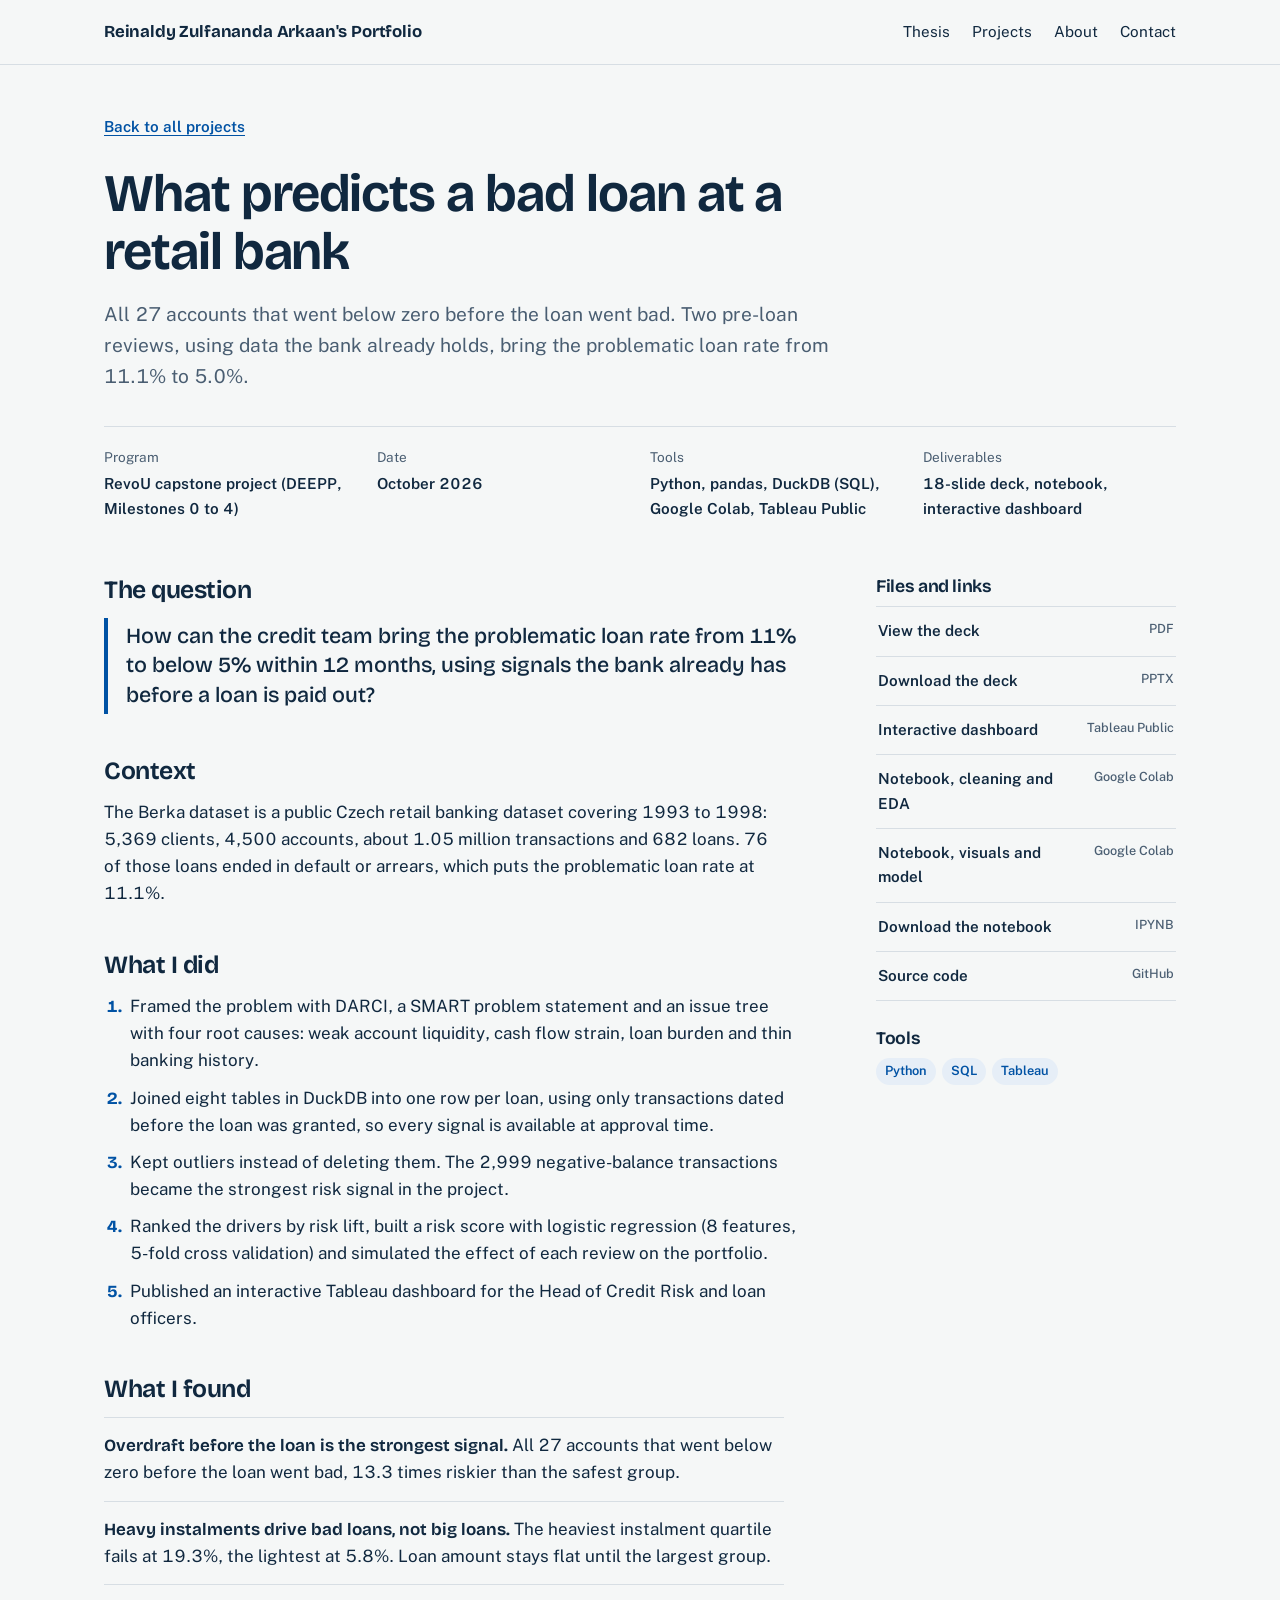
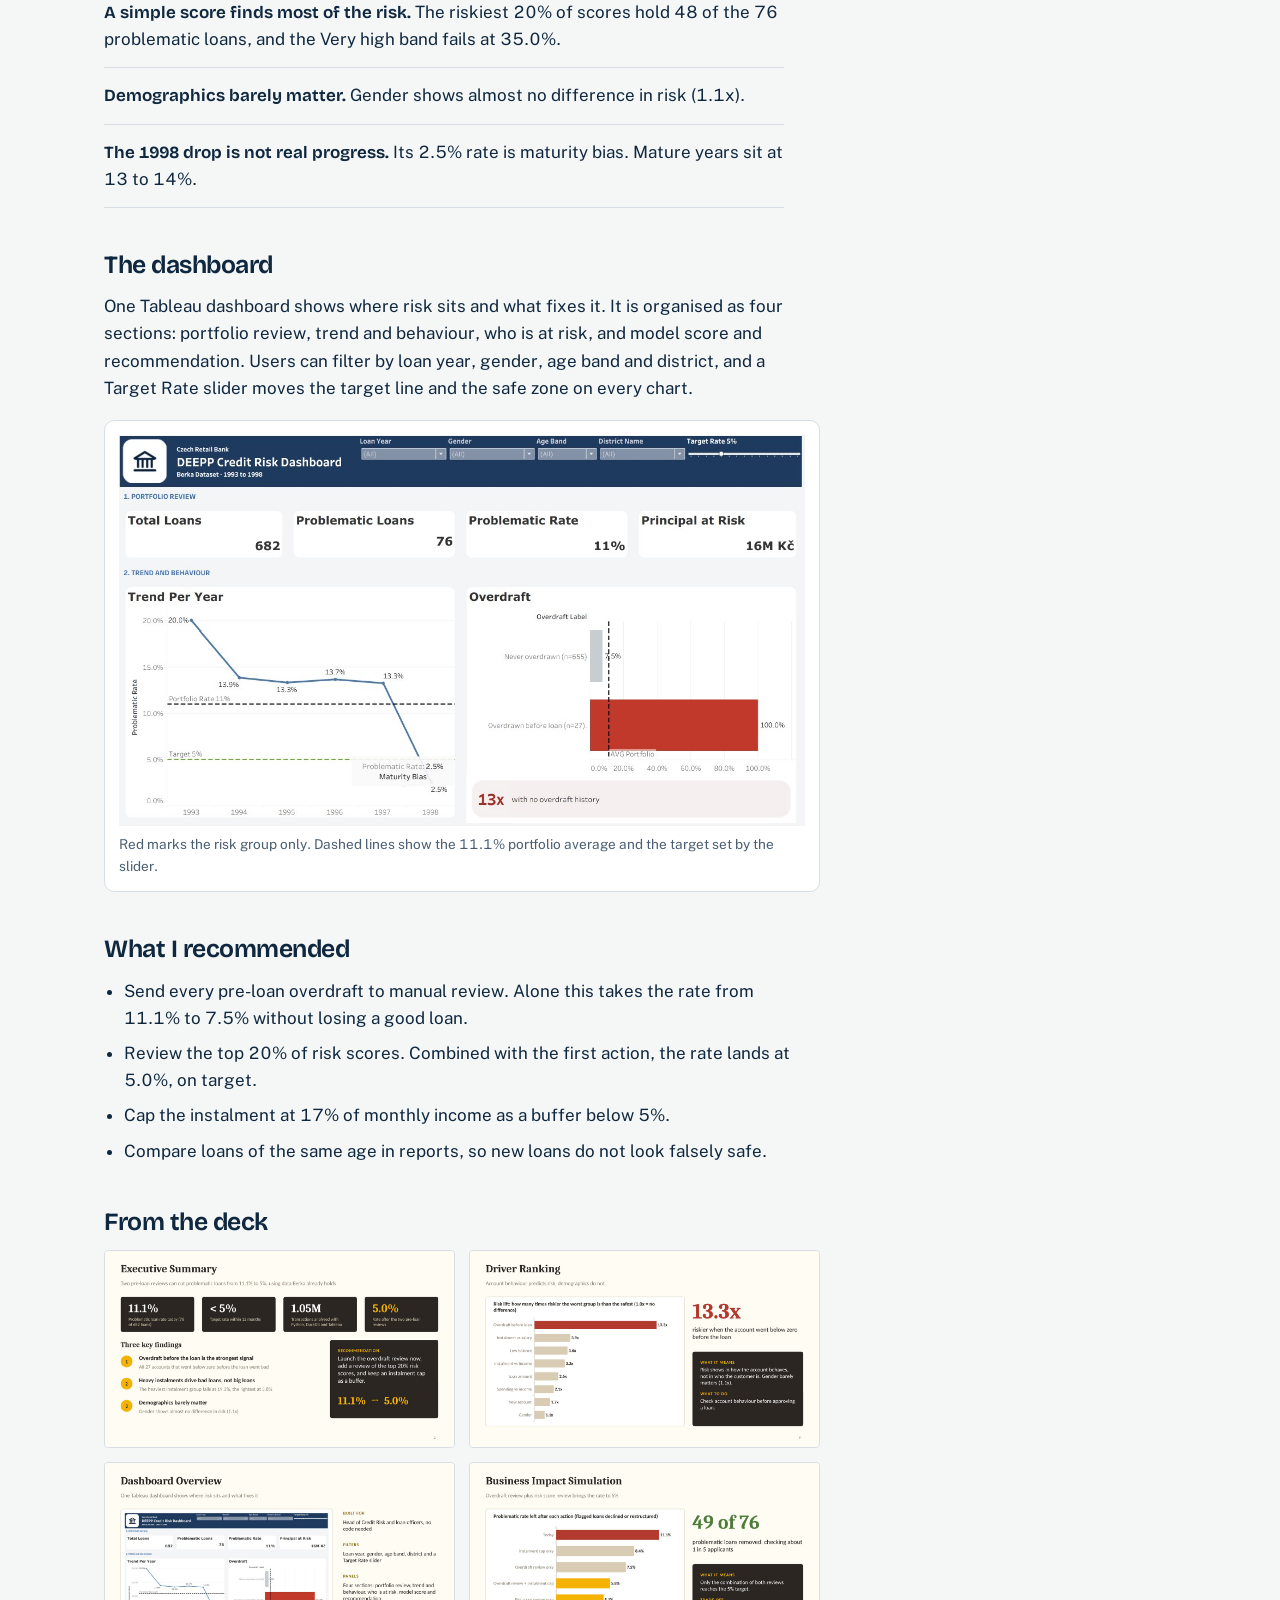
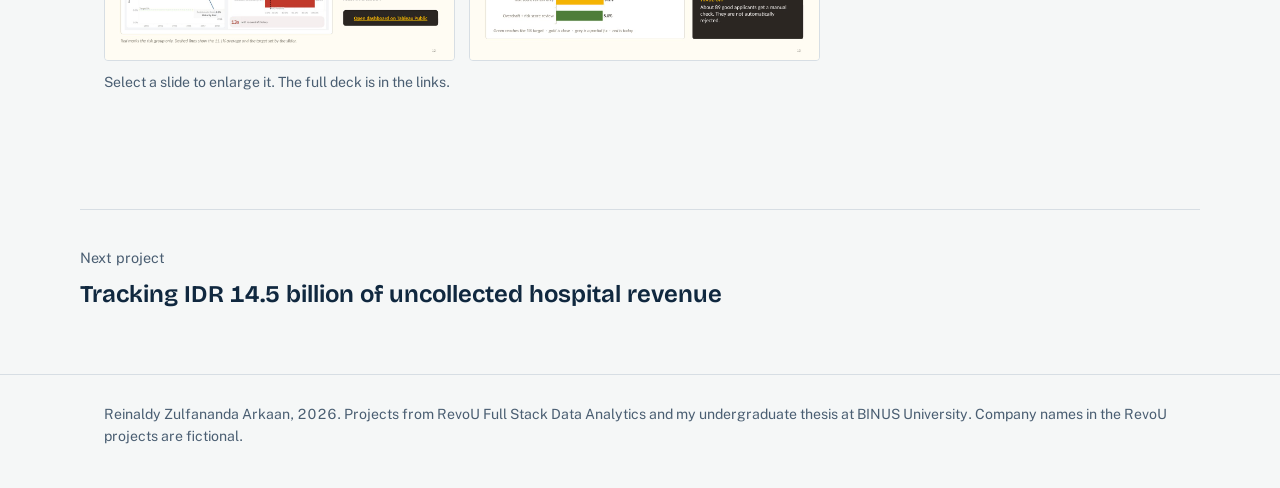
==== commit edacf59b: "Make header consistent on all pages" ====
--- a/projects/berka-credit-risk.html
+++ b/projects/berka-credit-risk.html
@@ -16,7 +16,7 @@
 <a class="skip" href="#main">Skip to content</a>
 <header class="site-head">
   <div class="wrap">
-    <a class="wordmark" href="../index.html">Reinaldy Z. Arkaan <span>Data Analyst</span></a>
+    <a class="wordmark" href="../index.html">Reinaldy<span class="wm-long"> Zulfananda Arkaan</span>'s Portfolio</a>
     <nav class="site-nav" aria-label="Main">
       <a href="../index.html#thesis">Thesis</a>
       <a href="../index.html#work">Projects</a>
